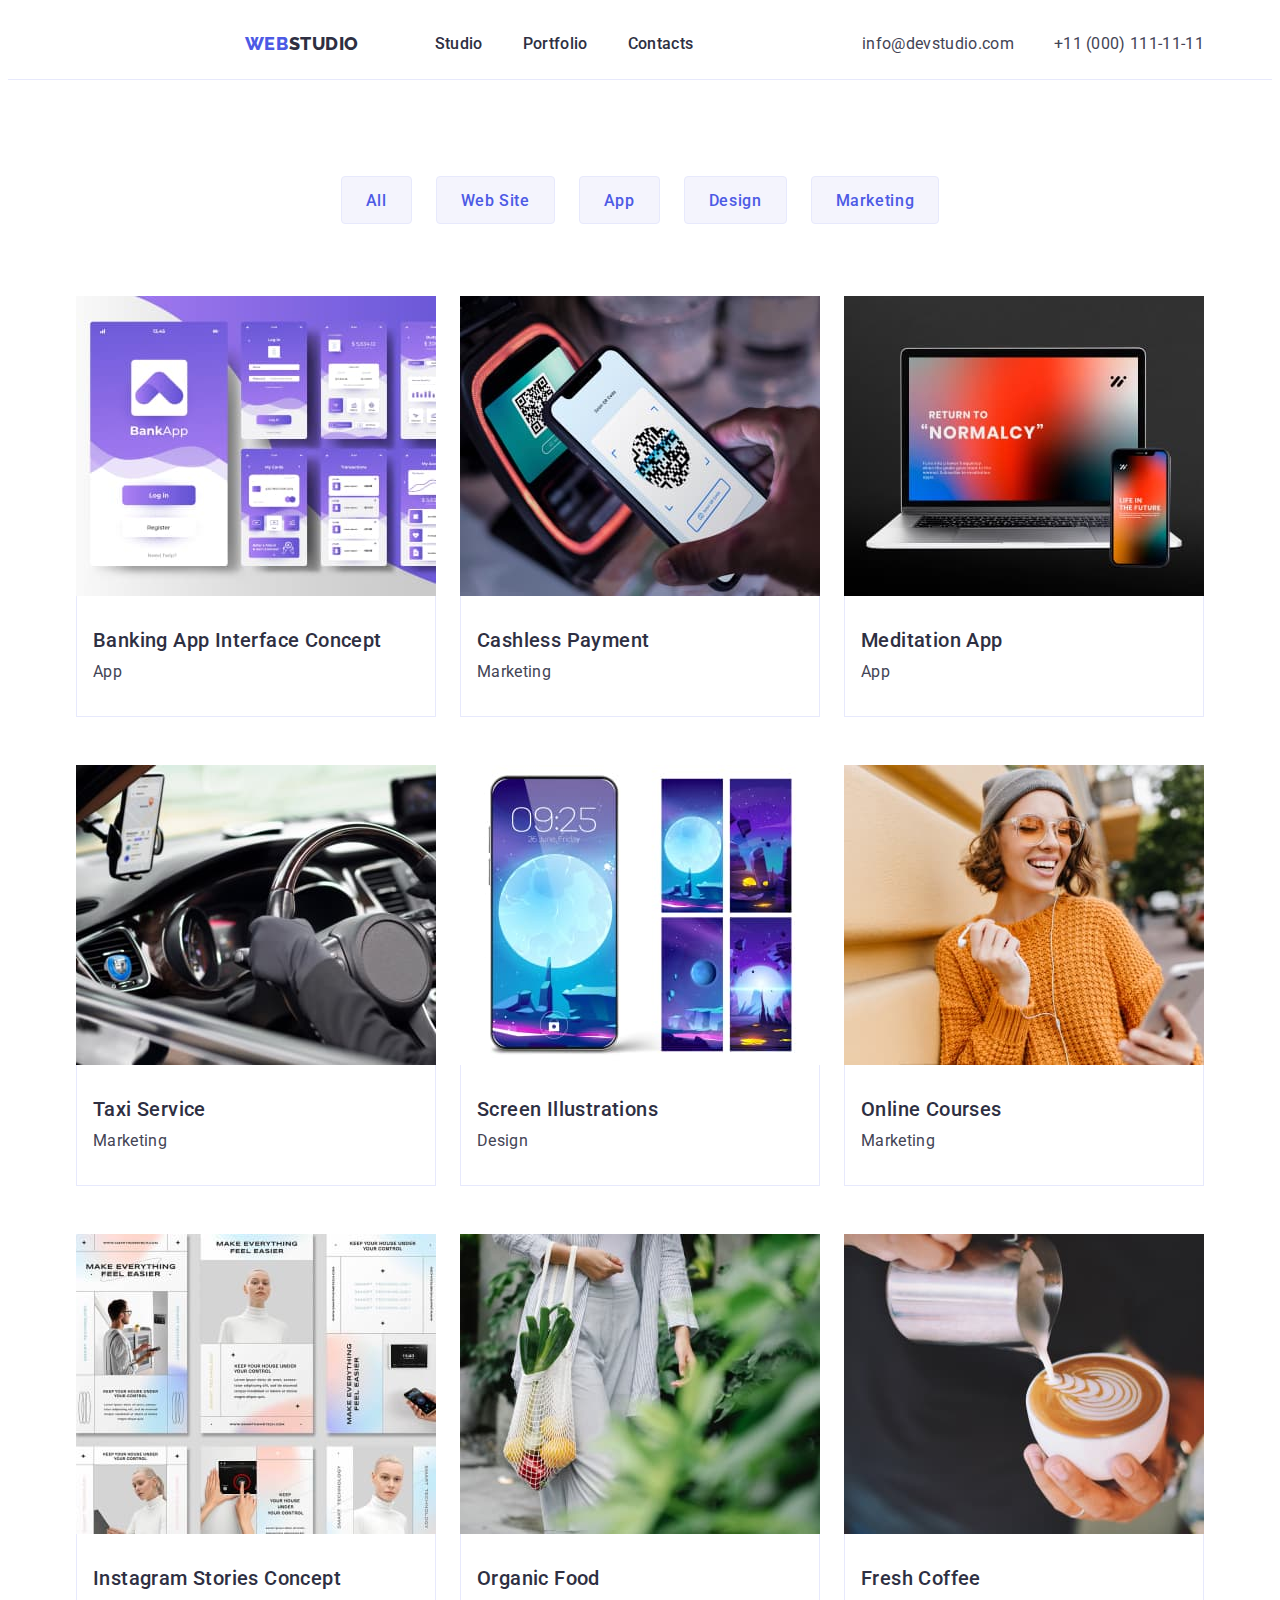
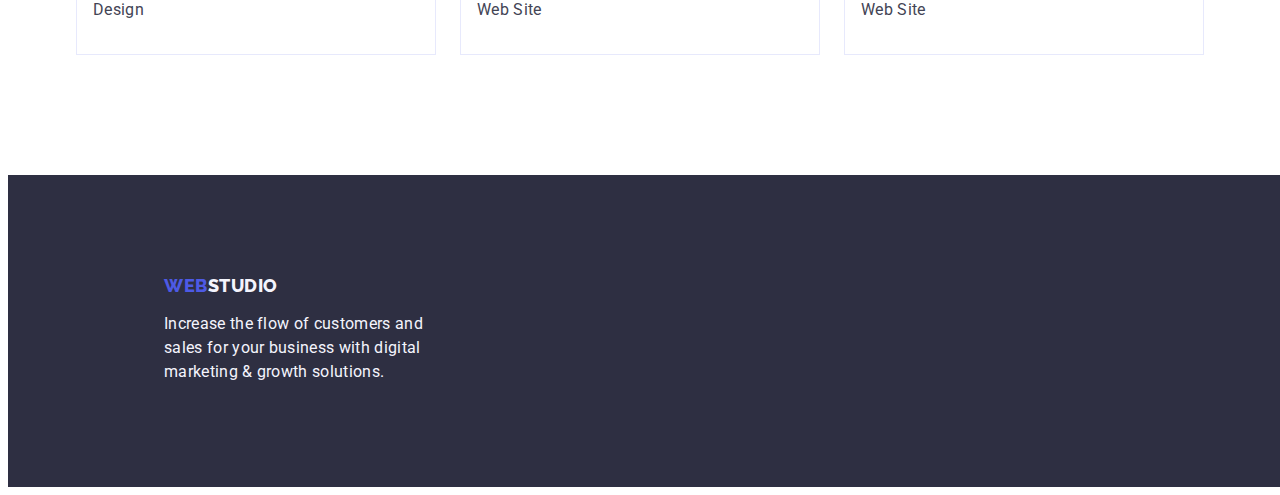
==== portfolio.html @ 49eb19e9 "correct 0705" ====
<!DOCTYPE html>
<html lang="en">

<head>
    <meta charset="UTF-8">
    <meta http-equiv="X-UA-Compatible" content="IE=edge">
    <meta name="viewport" content="width=device-width, initial-scale=1.0">
    <title>goit-markup-hw-03</title>
    <link href="https://cdnjs.cloudflare.com/ajax/libs/modern-normalize/1.1.0/modern-normalize.min.css">
    <link rel="preconnect" href="https://fonts.googleapis.com">
    <link rel="preconnect" href="https://fonts.gstatic.com" crossorigin>
    <link href="https://fonts.googleapis.com/css2?family=Roboto:wght@400;500;700&family=Raleway:wght@800&display=swap"
        rel="stylesheet">
    <link rel="stylesheet" href="./css/styles.css" />
</head>

<body>
    <header class="page-header">
        <div class="container page-header-container">
            <nav class="page-navigation page-navigation-container">
                <a class="logo link logo-container" href="./index.html">Web<span class="logo-studio">Studio</span>
                </a>
                <ul class="menu list">
                    <li class="menu-item"><a class="menu-item link" href="./index.html">Studio</a></li>
                    <li class="menu-item"><a class="menu-item link" href="./portfolio.html">Portfolio</a></li>
                    <li class="menu-item"><a class="menu-item link" href="">Contacts</a></li>
                </ul>
            </nav>
            <address class="contacts">
                <ul class="address list address-container">
                    <li class="address-item"><a class="address-item link"
                            href="mailto:info@devstudio.com">info@devstudio.com</a>
                    </li>
                    <li class="address-item"><a class="address-item link" href="tel:+110001111111">+11 (000)
                            111-11-11</a>
                    </li>
                </ul>
            </address>
        </div>
    </header>
    <main>
        <section class="link main-container">
            <div class="container menu-port-container">
                <h1 class="title-h1">Temple</h1>
                <ul class="list buttons-menu-container">
                    <li>
                        <button class="buttons buttons-container" type="button">All</button>
                    </li>
                    <li>
                        <button class="buttons buttons-container" type="button">Web Site</button>
                    </li>
                    <li>
                        <button class="buttons buttons-container" type="button">App</button>
                    </li>
                    <li>
                        <button class="buttons buttons-container" type="button">Design</button>
                    </li>
                    <li>
                        <button class="buttons buttons-container" type="button">Marketing</button>
                    </li>
                </ul>

                <ul class="list porto-container">
                    <li class="link porto"><a class="img link">
                            <img src="./images/portfolio-1.jpg" alt="banking" width="360" height="300">
                            <div class="ndp-container">
                                <h2 class="name-porto nm-container">Banking App Interface Concept</h2>
                                <p class="descript-porto dnm-container">App</p>
                            </div>
                        </a>
                    </li>
                    <li class="link porto"><a class="img link">
                            <img class="img link" src="./images/portfolio-2.jpg" alt="payment" width="360" height="300">
                            <div class="ndp-container">
                                <h2 class="name-porto nm-container">Cashless Payment</h2>
                                <p class="descript-porto dnm-container">Marketing</p>
                            </div>
                        </a>
                    </li>
                    <li class="link porto"><a class="img link">
                            <img class="img link" src="./images/portfolio-3.jpg" alt="maditation" width="360"
                                height="300">
                            <div class="ndp-container">
                                <h2 class="name-porto nm-container">Meditation App</h2>
                                <p class="descript-porto dnm-container">App</p>
                            </div>
                        </a>
                    </li>
                    <li class="link porto"><a class="img link">
                            <img class="img link" src="./images/portfolio-4.jpg" alt="taxi" width="360" height="300">
                            <div class="ndp-container">
                                <h2 class="name-porto nm-container">Taxi Service</h2>
                                <p class="descript-porto dnm-container">Marketing</p>
                            </div>
                        </a>
                    </li>
                    <li class="link porto"><a class="img link">
                            <img class="img link" src="./images/portfolio-5.jpg" alt="screen" width="360" height="300">
                            <div class="ndp-container">
                                <h2 class="name-porto nm-container">Screen Illustrations</h2>
                                <p class="descript-porto dnm-container">Design</p>
                            </div>
                        </a>
                    </li>
                    <li class="link porto"><a class="img link">
                            <img class="img link" src="./images/portfolio-6.jpg" alt="courses" width="360" height="300">
                            <div class="ndp-container">
                                <h2 class="name-porto nm-container">Online Courses</h2>
                                <p class="descript-porto dnm-container">Marketing</p>
                            </div>
                        </a>
                    </li>
                    <li class="link porto"><a class="img link">
                            <img class="img link" src="./images/portfolio-7.jpg" alt="instagram" width="360"
                                height="300">
                            <div class="ndp-container">
                                <h2 class="name-porto nm-container">Instagram Stories Concept</h2>
                                <p class="descript-porto dnm-container">Design</p>
                            </div>
                        </a>
                    </li>
                    <li class="link porto">
                        <a class="img link">
                            <img class="img link" src="./images/portfolio-8.jpg" alt="food" width="360" height="300">
                            <div class="ndp-container">
                                <h2 class="name-porto nm-container">Organic Food</h2>
                                <p class="descript-porto dnm-container">Web Site</p>
                            </div>
                        </a>
                    </li>
                    <li class="link porto">
                        <a class="img link">
                            <img class="img link" src="./images/portfolio-9.jpg" alt="coffee" width="360" height="300">
                            <div class="ndp-container">
                                <h2 class="name-porto nm-container">Fresh Coffee</h2>
                                <p class="descript-porto dnm-container">Web Site</p>
                            </div>
                        </a>
                    </li>
                </ul>
            </div>
        </section>
    </main>
    <footer class="footer">
        <div class="container footer-container">
            <a class="logo link logo-foot-container" href="./index.html">Web<span class="logo-foot-studio">Studio</span>
            </a>
            <p class="footer-descript fd-container">Increase the flow of customers and sales for your business with
                digital marketing
                &
                growth solutions.</p>
        </div>
    </footer>
</body>

</html>
---- css/styles.css ----
:root {
    --primary-font: 'Roboto', sans-serif;
    --secondary-font: 'Raleway', sans-serif;
    --primary-text-color: #434455;
    --primary-white-color: #ffffff;
    --accent-color: #404bbf;
    --secondary-background-color: #2E2F42;
    --team-background-color: #F4F4FD;
    --btn-color: #4D5AE5;
    --btns-color: #E7E9FC;
}

.list {
    list-style: none;
}

.link {
    text-decoration: none;
}

* {
    box-sizing: border-box;
}

h1,
h2,
h3,
p {
    margin-top: 0;
    margin-bottom: 0;
    padding-left: 0;
}

ul,
ol {
    margin-top: 0;
    margin-bottom: 0;
    padding-left: 0;
}

img {
    display: block;
}

body {
    font-family: 'Roboto', sans-serif;
    color: var(--primary-text-color);
    background-color: var(--primary-white-color);
}

.container {
    width: 1158px;
    margin-left: auto;
    margin-right: auto;
    padding-left: 15px;
    padding-right: 15px;
}

/*HEADER*/
.page-header {
    display: flex;
    align-items: center;
    min-height: 72px;
    padding-left: 0;
    padding-right: 0;
    border-bottom: 1px solid var(--btns-color);

}

.page-header-container {
    display: flex;
    align-items: center;

}

.page-navigation-container {
    display: flex;
    flex-direction: row;
    align-items: center;
    margin: auto;
}

.logo-container {
    margin-left: auto;
    margin-right: 76px;
}

.logo {
    font-family: var(--secondary-font);
    font-weight: 800;
    font-size: 18px;
    line-height: 1.17;
    letter-spacing: 0.03em;
    text-transform: uppercase;
    text-decoration: none;
    color: var(--btn-color);
}

.logo-studio {
    color: var(--secondary-background-color);
}

.menu {
    display: flex;
    align-items: center;
    flex-direction: row;
    gap: 40px;

}

.menu-item:hover,
.menu-item:focus {
    color: var(--accent-color);
}

.mi-container {
    display: flex;

}

.menu-item {
    text-decoration: none;
    font-weight: 500;
    font-size: 16px;
    line-height: 1.5;
    letter-spacing: 0.02em;
    color: var(--secondary-background-color);
}

.address-container {
    display: flex;
    align-items: center;
    flex-direction: row;
    gap: 40px;
}

.address {
    font-style: normal;
    font-style: normal;

}

.address-item:hover,
.address-item:focus {
    color: var(--accent-color);
}

.address-item {
    list-style: none;
    text-decoration: none;
    font-weight: 400;
    font-size: 16px;
    line-height: 1.5;
    letter-spacing: 0.02em;
    color: var(--primary-text-color);
}

.main-section {
    background-color: var(--secondary-background-color);
    max-width: 1440px;
    margin-left: auto;
    margin-right: auto;
}

.ms-container {
    display: flex;
    padding: 188px 0;
}

.title-container {
    max-width: 496px;
    margin-left: auto;
    margin-right: auto;
}

.title {
    width: 496px;
    font-weight: 700;
    font-size: 56px;
    line-height: 1.07;
    text-align: center;
    letter-spacing: 0.02em;
    color: var(--primary-white-color);
}

.button-container {
    display: block;
    align-items: center;
    justify-content: center;
    min-width: 169px;
    height: 56px;
    flex-direction: row;
    margin-top: 48px;
    margin-left: auto;
    margin-right: auto;
    border-radius: 4px;
    border: none;
}

.button {
    font-family: inherit;
    font-weight: 500;
    font-size: 16px;
    line-height: 1.5;
    letter-spacing: 0.04em;
    color: var(--primary-white-color);
    background-color: var(--btn-color);
    cursor: pointer;
}

.button:hover,
.button:focus {
    background-color: var(--accent-color);
}

.principles-section {
    padding: 120px 0;
}

.section-title {
    display: none;
}

.principles-container {
    display: flex;
    gap: 24px;
}

.tp-container {
    width: calc((100% - 72px) / 4);
}

.top-container {
    margin-bottom: 8px;
}

.top-principles {
    font-weight: 500;
    font-size: 20px;
    line-height: 1.2;
    letter-spacing: 0.02em;
    color: var(--secondary-background-color);
}

.principle-descript {
    font-weight: 400;
    font-size: 16px;
    line-height: 1.5;
    letter-spacing: 0.02em;
    color: var(--primary-text-color);
}

.title-section {
    font-weight: 700;
    font-size: 36px;
    line-height: 1.11;
    max-width: 323;
    text-align: center;
    justify-content: center;
    letter-spacing: 0.02em;
    text-transform: capitalize;
    color: var(--secondary-background-color);
}

.proect-section-container {
    flex-direction: column;
    align-items: center;
}

.ts-container {
    margin-bottom: 72px;

}

.proect-container {
    display: flex;
    flex-direction: row;
    gap: 24px;
}

.img-proect-container {
    display: flex;
    width: calc((100% - 48px) / 3);
}

.team-section {
    padding: 120px 0;
    background-color: var(--team-background-color);
}

.title-section-team {
    text-align: center;
    font-weight: 700;
    font-size: 36px;
    line-height: 1.11;
    letter-spacing: 0.02em;
    text-transform: capitalize;
    color: var(--secondary-background-color);
}

.team-item-container {
    display: flex;
    flex-direction: row;
    gap: 24px;
}

.img-container {
    width: calc((100% - 72px) / 4);
    box-shadow: 0px 1px 6px rgba(46, 47, 66, 0.08), 0px 1px 1px rgba(46, 47, 66, 0.16), 0px 2px 1px rgba(46, 47, 66, 0.08);
    border-radius: 0px 0px 4px 4px;
}

.img {
    background-color: var(--primary-white-color);
}

.worker {
    padding: 32px 16px;
    text-align: center;
}

.ne-container {
    margin-bottom: 8px;
}

.name-emp {
    font-weight: 500;
    font-size: 20px;
    line-height: 1.2;
    letter-spacing: 0.02em;
    color: var(--secondary-background-color);
}

.team-descript {
    font-size: 16px;
    line-height: 1.5;
    letter-spacing: 0.02em;
    color: var(--primary-text-color);
}

.logo-foot-studio {
    color: var(--team-background-color);
}

/*portfolio*/
.buttons-menu-container {
    display: flex;
    flex-direction: row;
    align-items: center;
    justify-content: center;
    gap: 24px;
    margin-bottom: 72px;
}

.buttons-container {
    padding: 12px 24px;
    width: auto;
    height: 48px;
    border: 1px solid var(--btns-color);
    border-radius: 4px;
}

.buttons-container:hover,
.buttons-container:focus {
    border: 1px solid transparent;
}

.buttons {
    font-family: 'Roboto', sans-serif;
    font-weight: 500;
    font-size: 16px;
    line-height: 1.5;
    letter-spacing: 0.04em;
    color: var(--btn-color);
    background-color: var(--team-background-color);
    cursor: pointer;
}

.buttons-container:hover,
.buttons-container:focus {
    color: var(--primary-white-color);
    background-color: var(--accent-color);
}

.main-container {
    padding: 96px 0 120px;
}

.title-h1 {
    display: none;
}

.porto-container {
    display: flex;
    flex-direction: row;
    align-items: center;
    column-gap: 24px;
    row-gap: 48px;
    flex-wrap: wrap;
    padding-left: 0;
    padding-right: 0;
}

.nm-container {
    margin-bottom: 8px;
}

.ndp-container {
    border: 1px solid var(--btns-color);
    border-top: none;
    padding: 32px 16px;
}

.name-porto {
    font-weight: 500;
    font-size: 20px;
    line-height: 1.2;
    letter-spacing: 0.02em;
    color: var(--secondary-background-color);
}

.descript-porto {
    font-size: 16px;
    line-height: 1.5;
    letter-spacing: 0.02em;
    color: var(--primary-text-color);
}

/*footer*/
.footer {
    background-color: var(--secondary-background-color);
    width: 1440px;
    height: 312px;
    margin-left: auto;
    margin-right: auto;
    padding: 100px 0;
}

.footer-container {
    display: flex;
    flex-direction: column;
}

.logo-foot-container {
    display: inline-block;
    margin-bottom: 16px;

}

.logo-foot-studio {
    color: var(--team-background-color);
}

.footer-descript {
    width: 264px;
    color: var(--team-background-color);
    font-weight: 400;
    font-size: 16px;
    line-height: 1.5;
    letter-spacing: 0.02em;
}
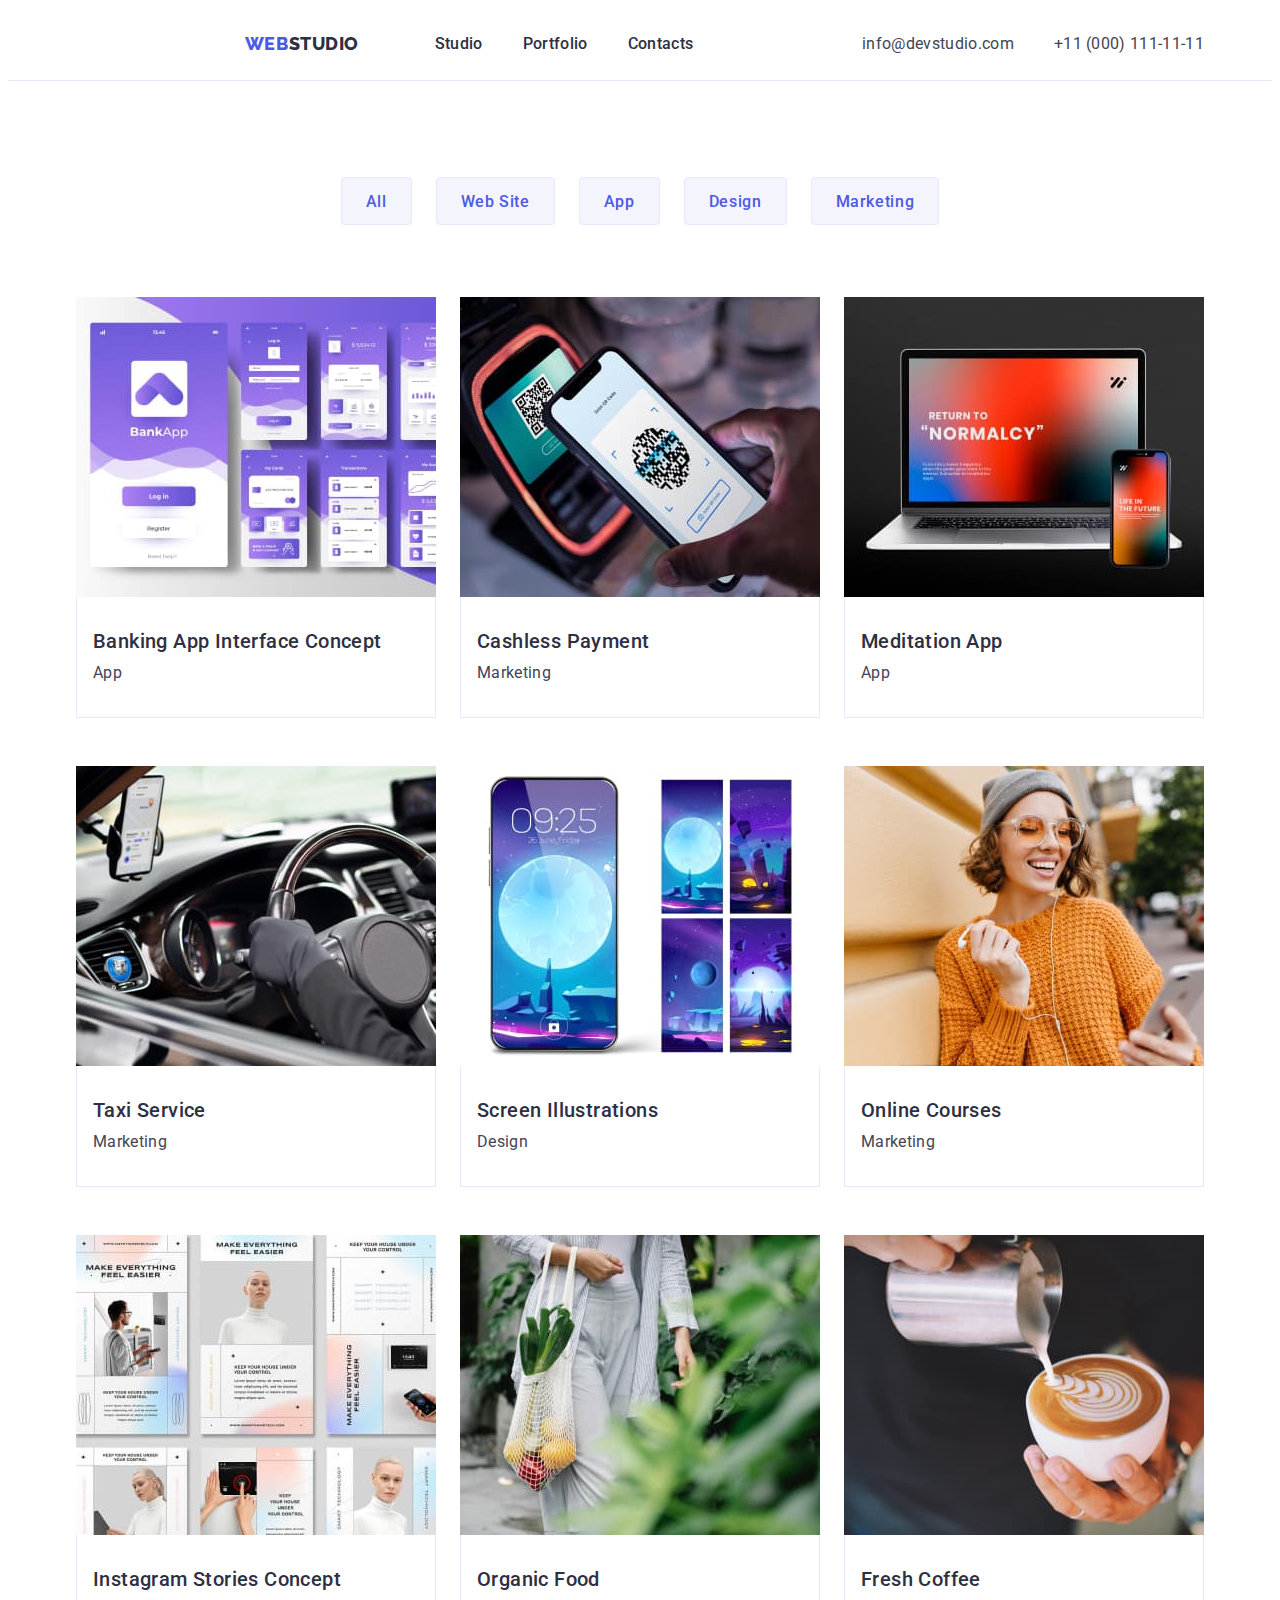
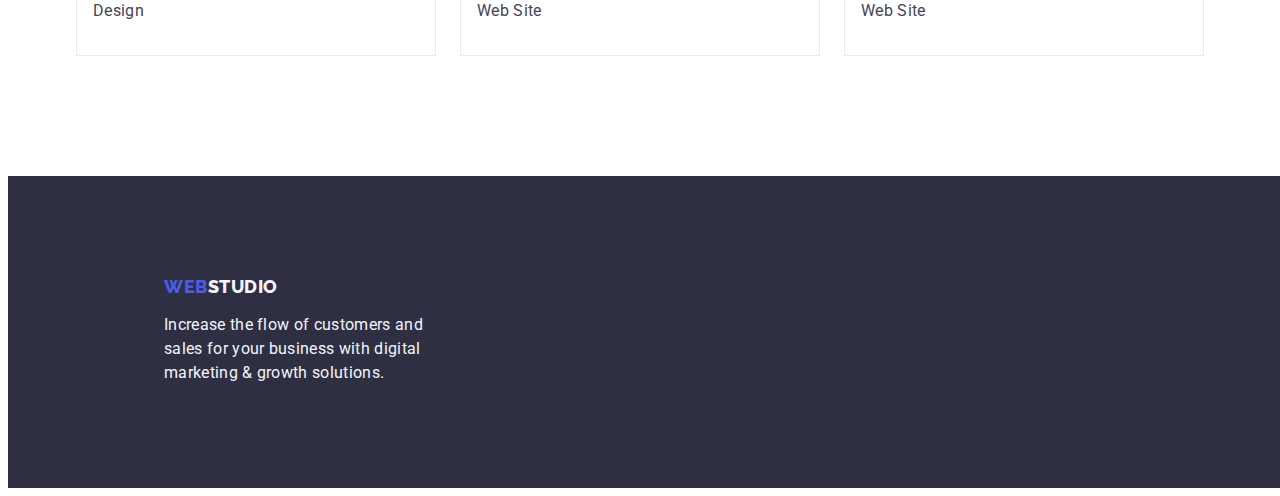
==== commit 30341e08: "2356" ====
--- a/portfolio.html
+++ b/portfolio.html
@@ -6,11 +6,13 @@
     <meta http-equiv="X-UA-Compatible" content="IE=edge">
     <meta name="viewport" content="width=device-width, initial-scale=1.0">
     <title>goit-markup-hw-03</title>
-    <link href="https://cdnjs.cloudflare.com/ajax/libs/modern-normalize/1.1.0/modern-normalize.min.css">
     <link rel="preconnect" href="https://fonts.googleapis.com">
     <link rel="preconnect" href="https://fonts.gstatic.com" crossorigin>
     <link href="https://fonts.googleapis.com/css2?family=Roboto:wght@400;500;700&family=Raleway:wght@800&display=swap"
         rel="stylesheet">
+    <link href="https://cdnjs.cloudflare.com/ajax/libs/modern-normalize/1.1.0/modern-normalize.min.css" rel="stylesheet"
+        integrity="sha512-wpPYUAdjBVSE4KJnH1VR1HeZfpl1ub8YT/NKx4PuQ5NmX2tKuGu6U/JRp5y+Y8XG2tV+wKQpNHVUX03MfMFn9Q=="
+        crossorigin="anonymous" referrerpolicy="no-referrer" />
     <link rel="stylesheet" href="./css/styles.css" />
 </head>
 
--- a/css/styles.css
+++ b/css/styles.css
@@ -105,7 +105,7 @@
     align-items: center;
     flex-direction: row;
     gap: 40px;
-
+    padding: 24px 0;
 }
 
 .menu-item:hover,
@@ -262,6 +262,10 @@
     color: var(--secondary-background-color);
 }
 
+.proect-section {
+    padding-bottom: 120px;
+}
+
 .proect-section-container {
     flex-direction: column;
     align-items: center;
@@ -444,7 +448,6 @@
 .logo-foot-container {
     display: inline-block;
     margin-bottom: 16px;
-
 }
 
 .logo-foot-studio {
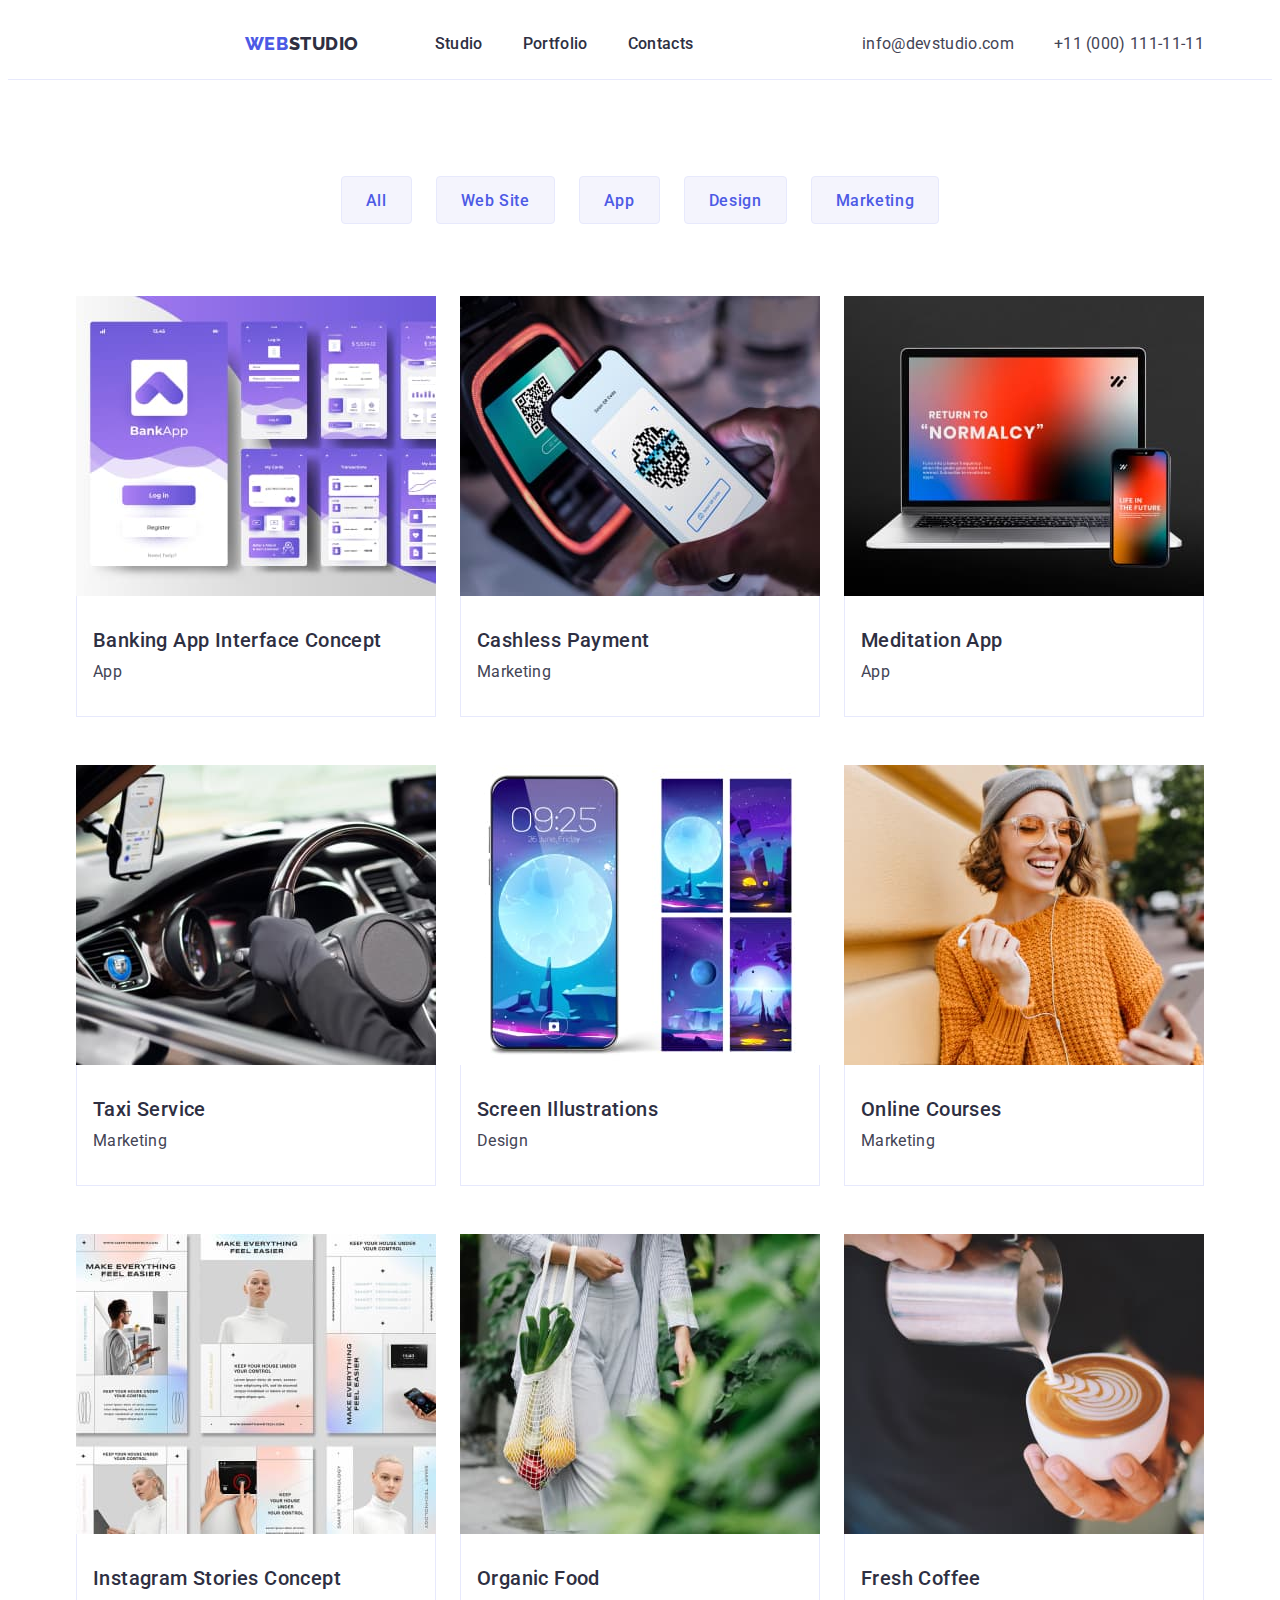
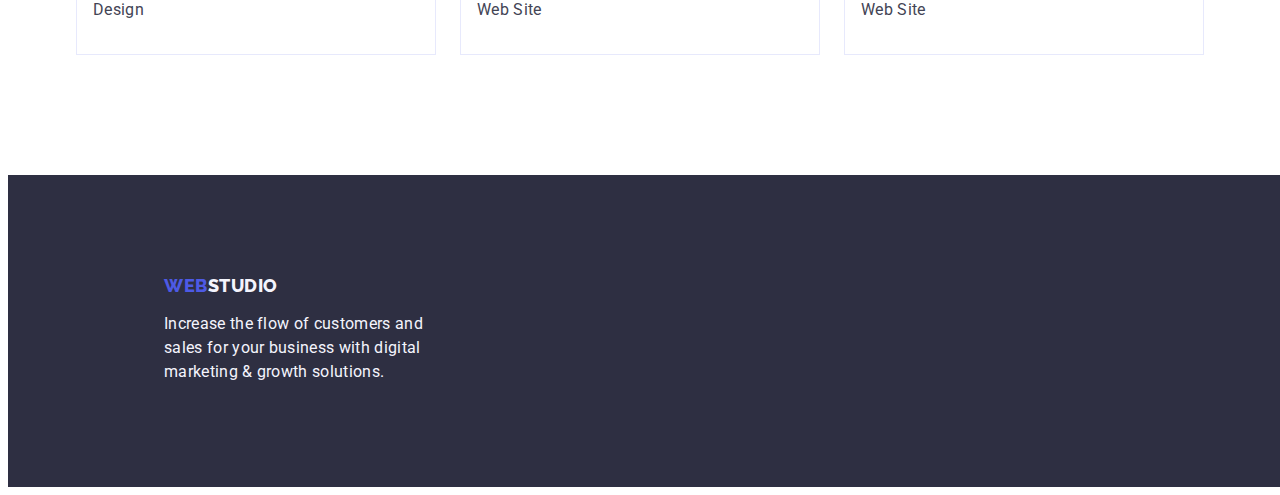
==== commit 9060812f: "643" ====
--- a/portfolio.html
+++ b/portfolio.html
@@ -23,9 +23,11 @@
                 <a class="logo link logo-container" href="./index.html">Web<span class="logo-studio">Studio</span>
                 </a>
                 <ul class="menu list">
-                    <li class="menu-item"><a class="menu-item link" href="./index.html">Studio</a></li>
-                    <li class="menu-item"><a class="menu-item link" href="./portfolio.html">Portfolio</a></li>
-                    <li class="menu-item"><a class="menu-item link" href="">Contacts</a></li>
+                    <li class="menu-item"><a class="menu-item link menu-item-container" href="./index.html">Studio</a>
+                    </li>
+                    <li class="menu-item"><a class="menu-item link menu-item-container"
+                            href="./portfolio.html">Portfolio</a></li>
+                    <li class="menu-item "><a class="menu-item link menu-item-container" href="">Contacts</a></li>
                 </ul>
             </nav>
             <address class="contacts">
--- a/css/styles.css
+++ b/css/styles.css
@@ -105,7 +105,7 @@
     align-items: center;
     flex-direction: row;
     gap: 40px;
-    padding: 24px 0;
+
 }
 
 .menu-item:hover,
@@ -113,11 +113,6 @@
     color: var(--accent-color);
 }
 
-.mi-container {
-    display: flex;
-
-}
-
 .menu-item {
     text-decoration: none;
     font-weight: 500;
@@ -125,6 +120,10 @@
     line-height: 1.5;
     letter-spacing: 0.02em;
     color: var(--secondary-background-color);
+}
+
+.menu-item-container {
+    padding: 24px 0;
 }
 
 .address-container {
@@ -455,7 +454,7 @@
 }
 
 .footer-descript {
-    width: 264px;
+    max-width: 264px;
     color: var(--team-background-color);
     font-weight: 400;
     font-size: 16px;
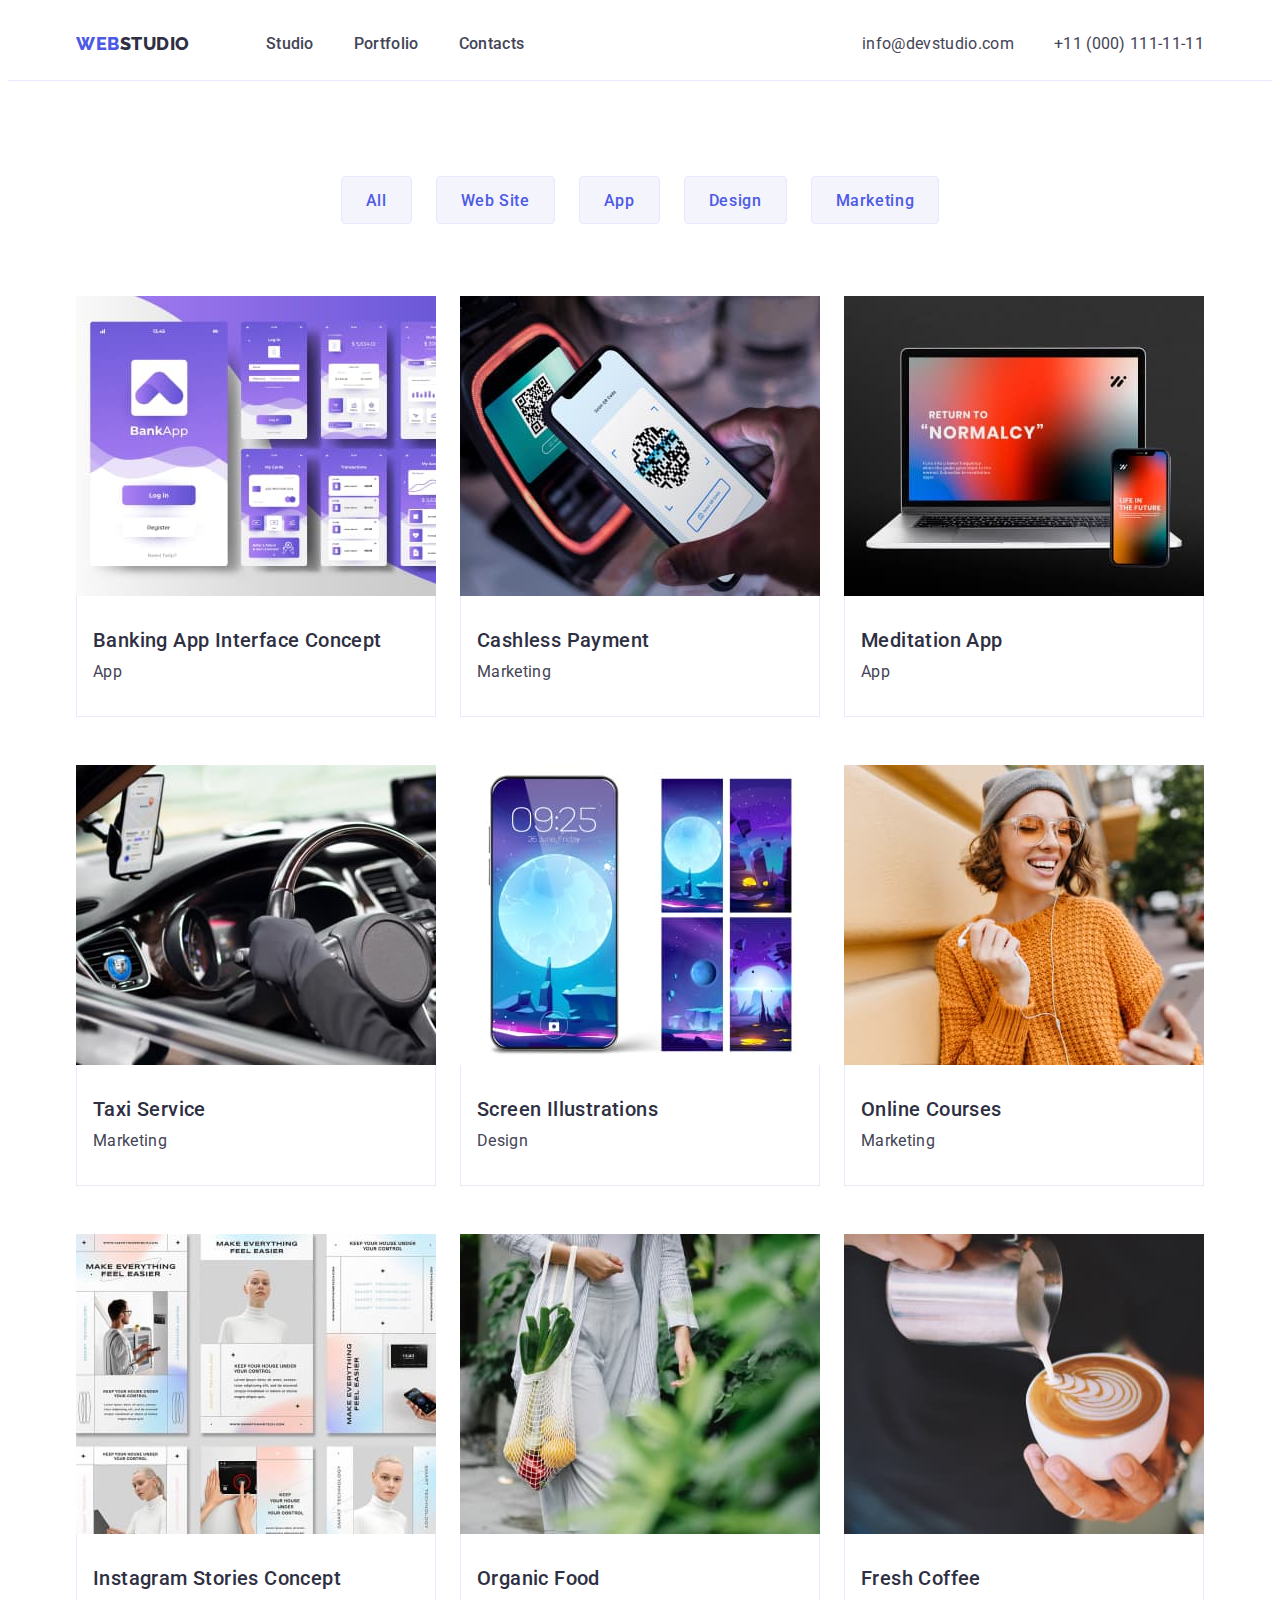
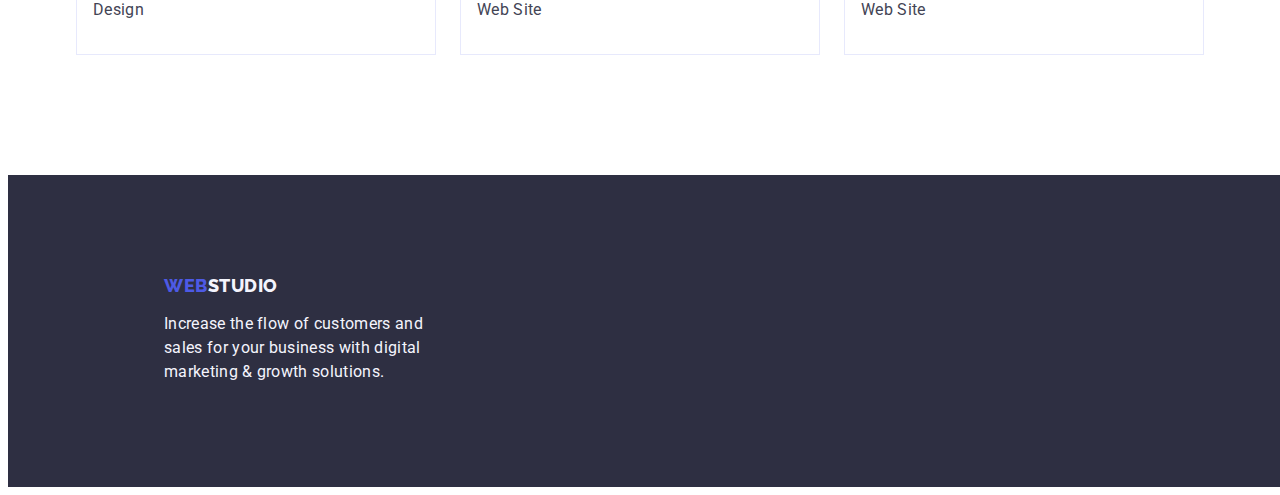
==== commit 236efa25: "2042" ====
--- a/portfolio.html
+++ b/portfolio.html
@@ -45,7 +45,7 @@
     <main>
         <section class="link main-container">
             <div class="container menu-port-container">
-                <h1 class="title-h1">Temple</h1>
+                <h1 class="section-title">Our portfolio</h1>
                 <ul class="list buttons-menu-container">
                     <li>
                         <button class="buttons buttons-container" type="button">All</button>
--- a/css/styles.css
+++ b/css/styles.css
@@ -58,26 +58,20 @@
 
 /*HEADER*/
 .page-header {
-    display: flex;
-    align-items: center;
-    min-height: 72px;
-    padding-left: 0;
-    padding-right: 0;
     border-bottom: 1px solid var(--btns-color);
-
 }
 
 .page-header-container {
     display: flex;
     align-items: center;
-
+    margin-right: auto;
 }
 
 .page-navigation-container {
     display: flex;
     flex-direction: row;
     align-items: center;
-    margin: auto;
+    margin-right: auto;
 }
 
 .logo-container {
@@ -123,7 +117,9 @@
 }
 
 .menu-item-container {
+    display: block;
     padding: 24px 0;
+    color: var(--primary-text-color);
 }
 
 .address-container {
@@ -162,7 +158,6 @@
 }
 
 .ms-container {
-    display: flex;
     padding: 188px 0;
 }
 
@@ -217,7 +212,16 @@
 }
 
 .section-title {
-    display: none;
+    width: 1px;
+    height: 1px;
+    margin: -1px;
+    border: 0;
+    padding: 0;
+
+    white-space: nowrap;
+    clip-path: inset(100%);
+    clip: rect(0 0 0 0);
+    overflow: hidden;
 }
 
 .principles-container {
@@ -272,7 +276,6 @@
 
 .ts-container {
     margin-bottom: 72px;
-
 }
 
 .proect-container {
@@ -389,10 +392,6 @@
     padding: 96px 0 120px;
 }
 
-.title-h1 {
-    display: none;
-}
-
 .porto-container {
     display: flex;
     flex-direction: row;
@@ -439,11 +438,6 @@
     padding: 100px 0;
 }
 
-.footer-container {
-    display: flex;
-    flex-direction: column;
-}
-
 .logo-foot-container {
     display: inline-block;
     margin-bottom: 16px;
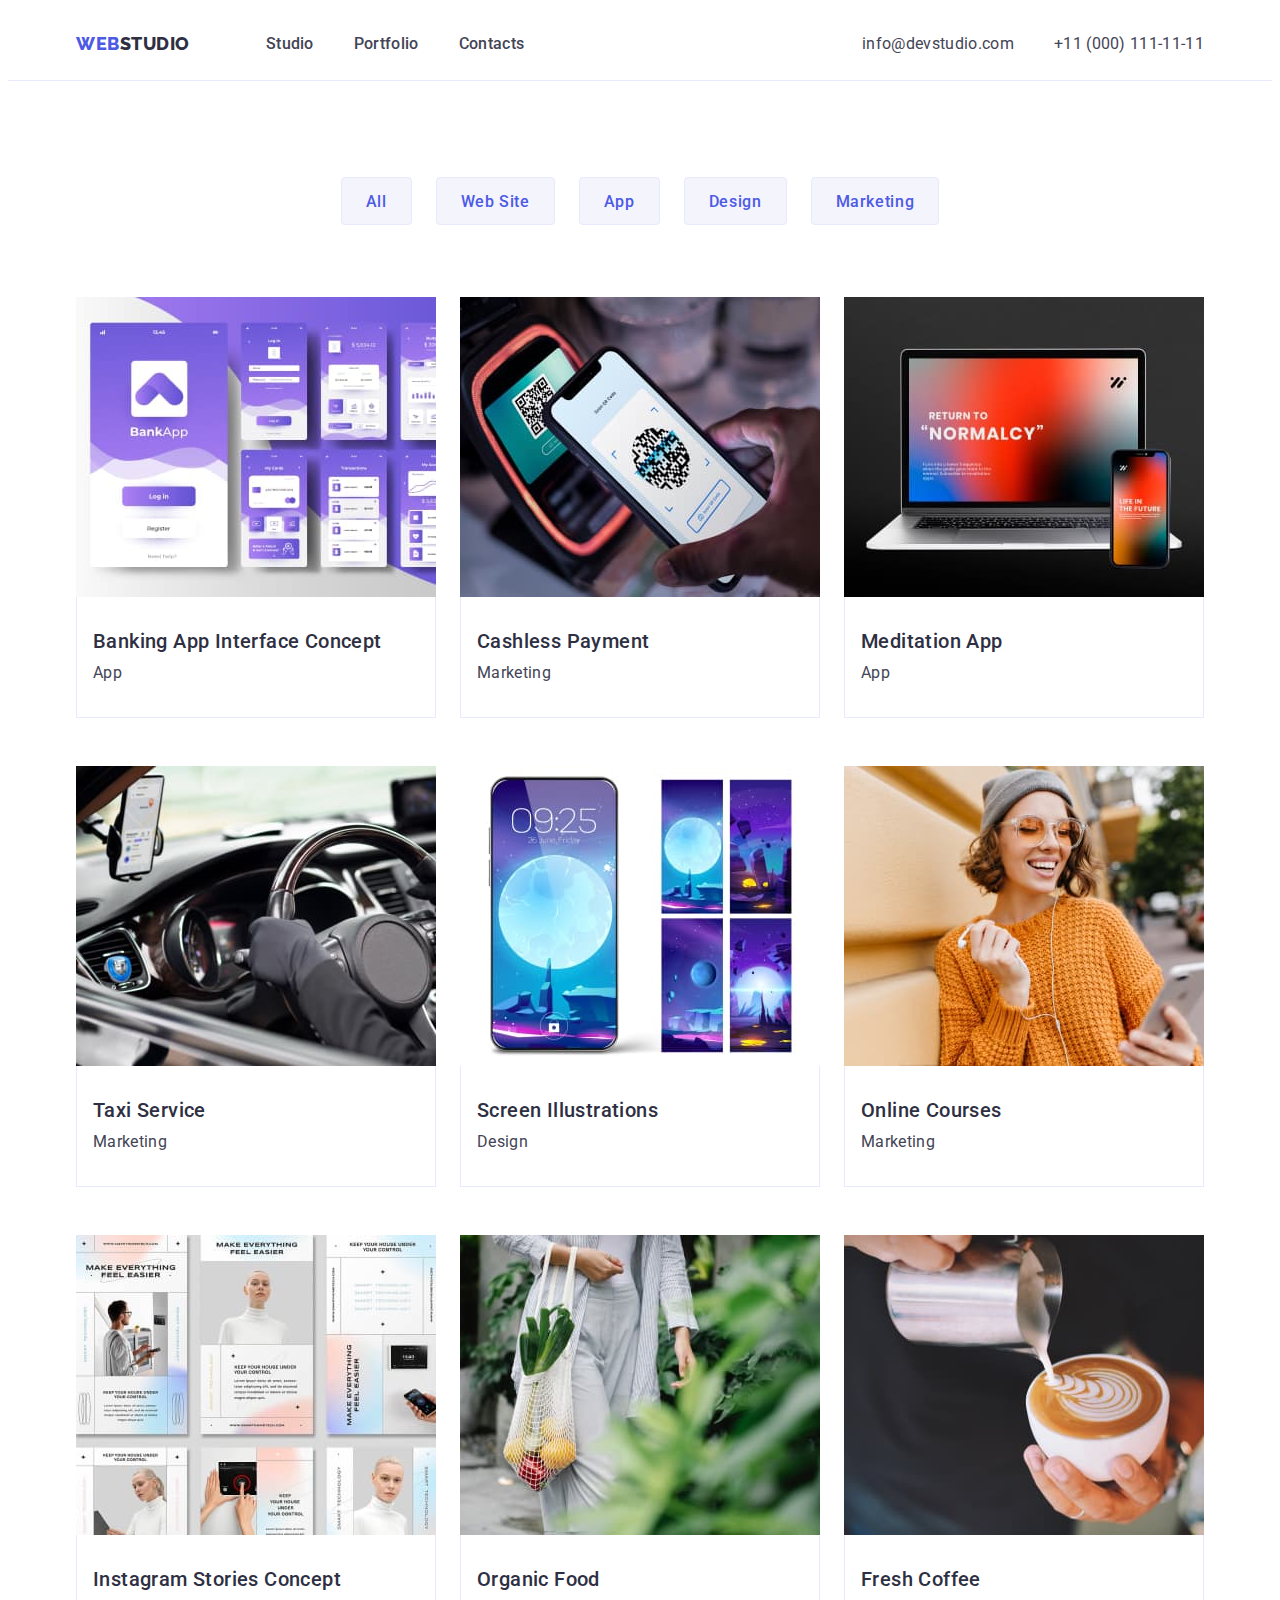
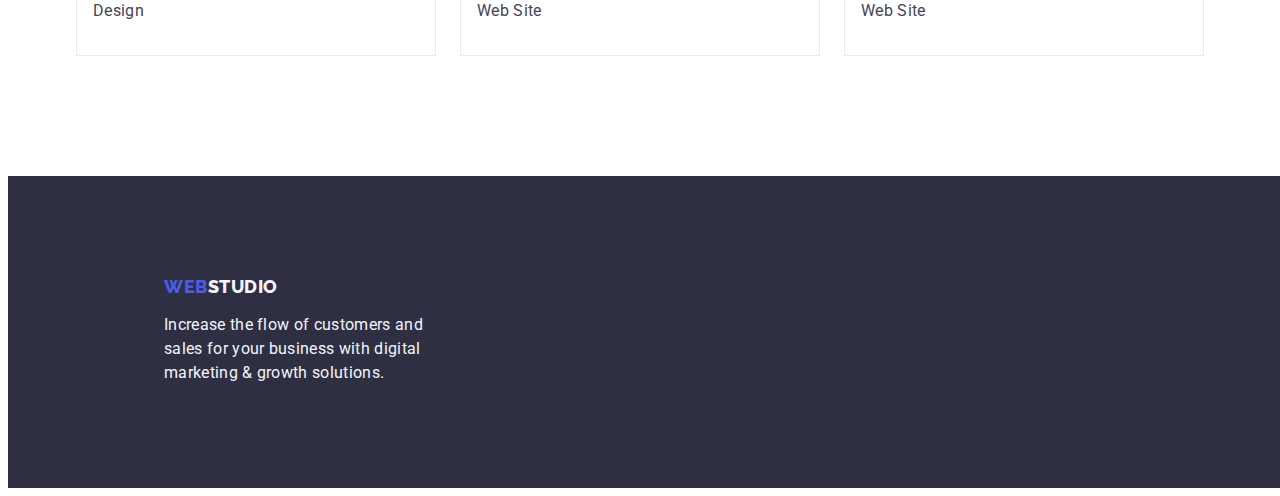
==== commit cfefd52a: "1105" ====
--- a/portfolio.html
+++ b/portfolio.html
@@ -5,7 +5,7 @@
     <meta charset="UTF-8">
     <meta http-equiv="X-UA-Compatible" content="IE=edge">
     <meta name="viewport" content="width=device-width, initial-scale=1.0">
-    <title>goit-markup-hw-03</title>
+    <title>goit-markup-hw-04</title>
     <link rel="preconnect" href="https://fonts.googleapis.com">
     <link rel="preconnect" href="https://fonts.gstatic.com" crossorigin>
     <link href="https://fonts.googleapis.com/css2?family=Roboto:wght@400;500;700&family=Raleway:wght@800&display=swap"
@@ -45,7 +45,7 @@
     <main>
         <section class="link main-container">
             <div class="container menu-port-container">
-                <h1 class="section-title">Our portfolio</h1>
+                <h1 class="section-title visually-hidden">Our portfolio</h1>
                 <ul class="list buttons-menu-container">
                     <li>
                         <button class="buttons buttons-container" type="button">All</button>
--- a/css/styles.css
+++ b/css/styles.css
@@ -155,7 +155,12 @@
     max-width: 1440px;
     margin-left: auto;
     margin-right: auto;
-}
+    background-image: linear-gradient(rgba(46, 47, 66, 0.7), rgba(46, 47, 66, 0.7)), url("../images/hero/bg-hero.jpg");
+    background-size: cover;
+
+}
+
+.main-section-container {}
 
 .ms-container {
     padding: 188px 0;
@@ -211,17 +216,28 @@
     padding: 120px 0;
 }
 
-.section-title {
+.visually-hidden {
+    position: absolute;
+    white-space: nowrap;
     width: 1px;
     height: 1px;
-    margin: -1px;
+    overflow: hidden;
     border: 0;
     padding: 0;
-
-    white-space: nowrap;
-    clip-path: inset(100%);
     clip: rect(0 0 0 0);
-    overflow: hidden;
+    clip-path: inset(50%);
+    margin: -1px;
+}
+
+.icon-princ-container {
+    width: 264px;
+    background-color: var(--team-background-color);
+    background-size: cover;
+}
+
+.icon-princ {
+    padding: 24px 100px;
+    align-items: center;
 }
 
 .principles-container {
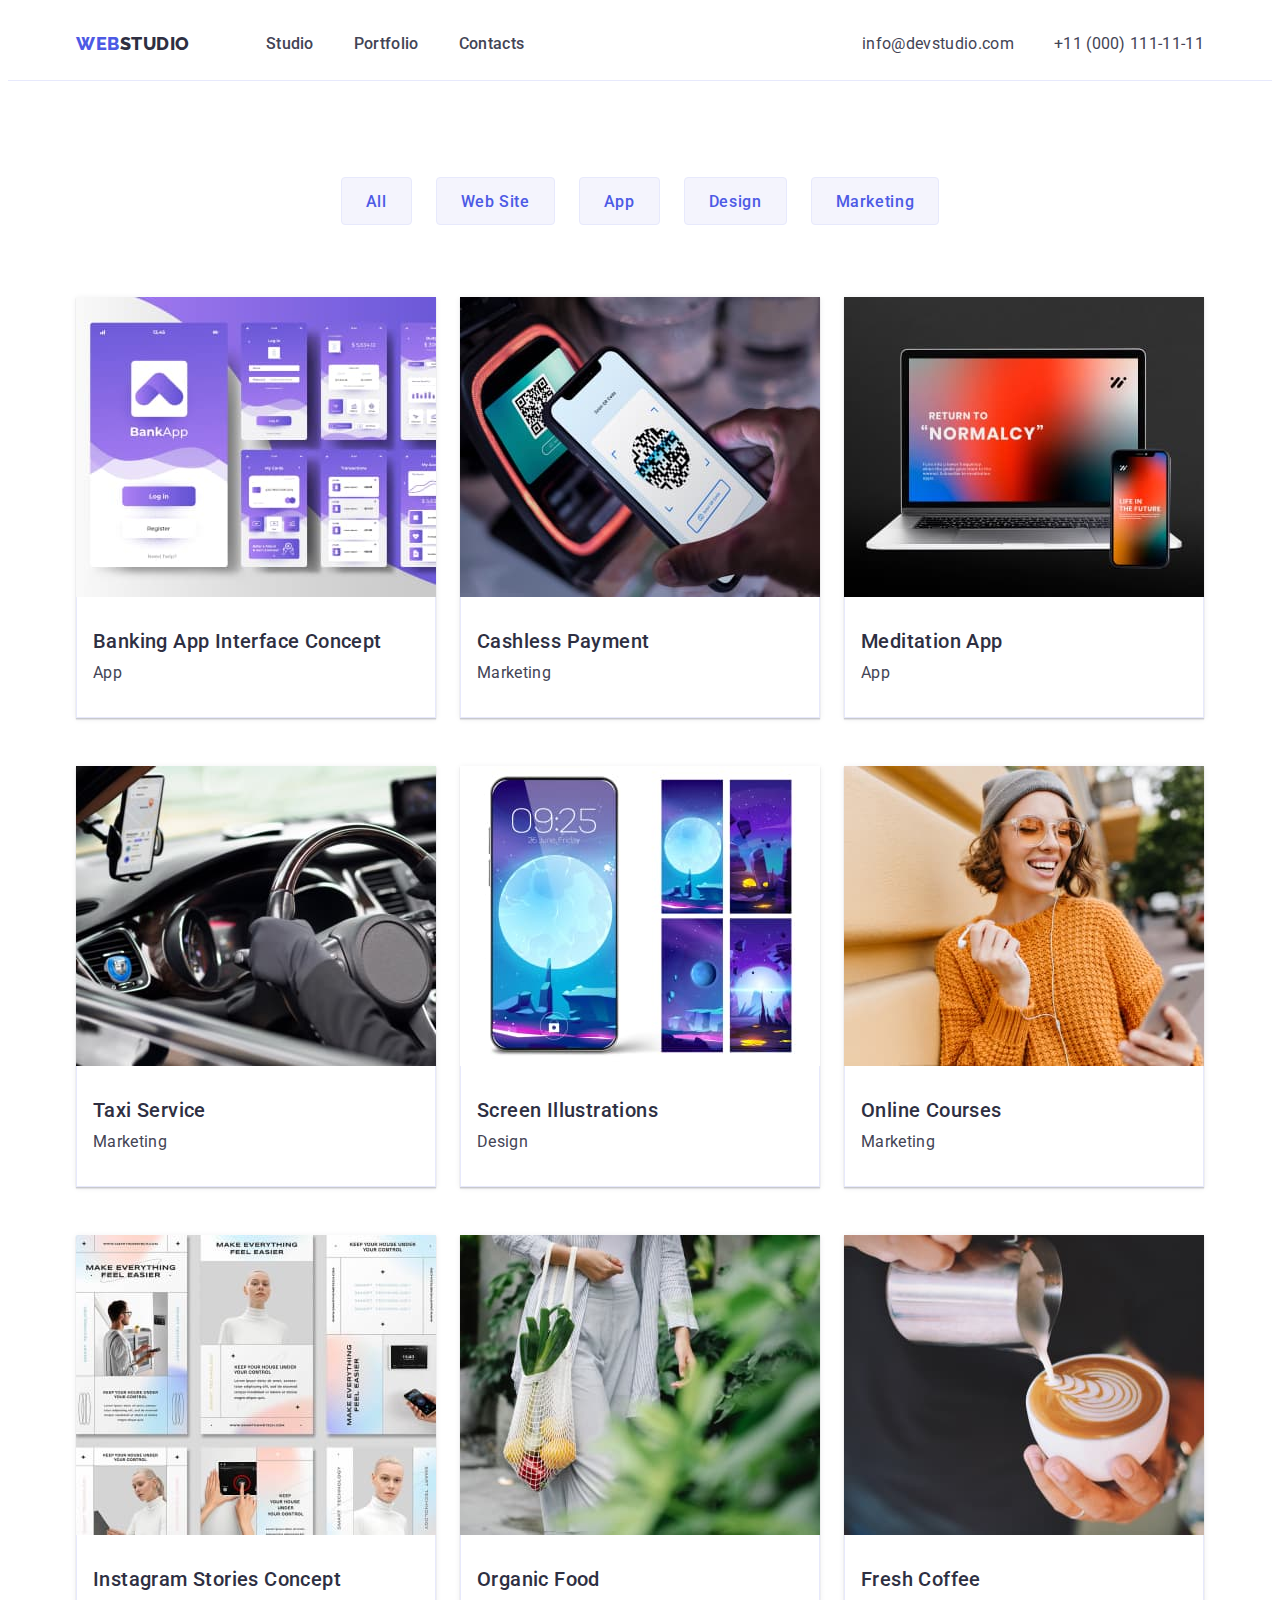
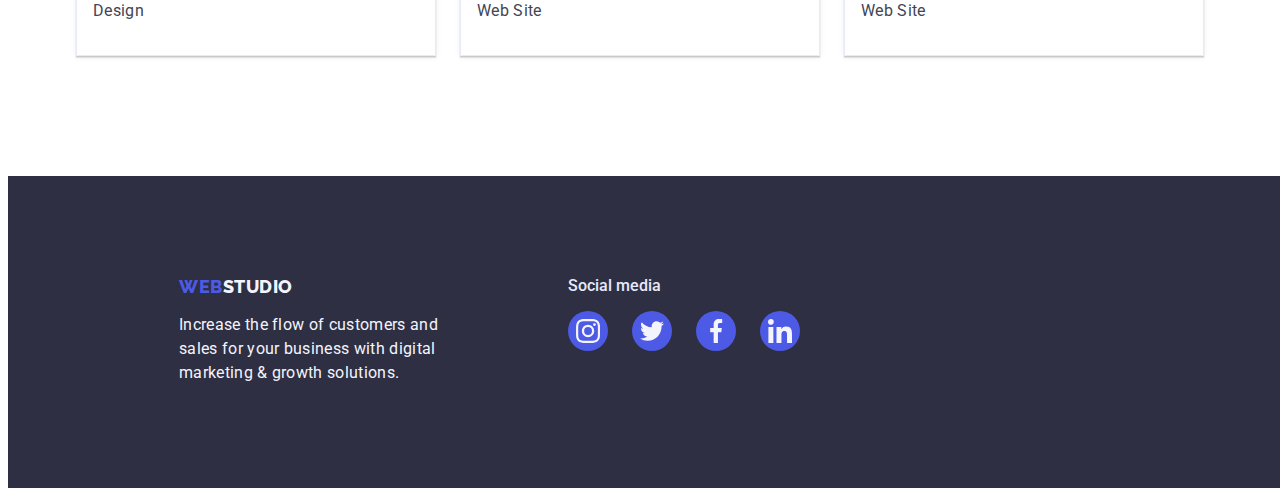
==== commit 8cceb365: "update 1405" ====
--- a/portfolio.html
+++ b/portfolio.html
@@ -146,14 +146,53 @@
         </section>
     </main>
     <footer class="footer">
-        <div class="container footer-container">
-            <a class="logo link logo-foot-container" href="./index.html">Web<span class="logo-foot-studio">Studio</span>
-            </a>
-            <p class="footer-descript fd-container">Increase the flow of customers and sales for your business with
-                digital marketing
-                &
-                growth solutions.</p>
-        </div>
+        <ul class="footer-container list">
+            <li>
+                <div class="container footer-container1">
+                    <a class="logo link logo-foot-container" href="./index.html">Web<span
+                            class="logo-foot-studio">Studio</span>
+                    </a>
+                    <p class="footer-descript fd-container">Increase the flow of customers and sales for your business
+                        with
+                        digital marketing
+                        &
+                        growth solutions.</p>
+                </div>
+            </li>
+            <li class="media-list-link">
+                <p class="media-list list">Social media</p>
+                <ul class="social-list-footer list">
+                    <li class="social-list-item">
+                        <a href="" class="social-list-link-footer">
+                            <svg class="social-list-icon" aria-label="icon-instagram" width="24" height="24">
+                                <use href="./images/sprite.svg#icon-instagram"></use>
+                            </svg>
+                        </a>
+                    </li>
+                    <li class="social-list-item">
+                        <a href="" class="social-list-link-footer">
+                            <svg class="social-list-icon" aria-label="icon-twitter" width="24" height="24">
+                                <use href="./images/sprite.svg#icon-twitter"></use>
+                            </svg>
+                        </a>
+                    </li>
+                    <li class="social-list-item">
+                        <a href="" class="social-list-link-footer">
+                            <svg class="social-list-icon" aria-label="icon-facebook" width="24" height="24">
+                                <use href="./images/sprite.svg#icon-facebook"></use>
+                            </svg>
+                        </a>
+                    </li>
+                    <li class="social-list-item">
+                        <a href="" class="social-list-link-footer">
+                            <svg class="social-list-icon" aria-label="icon-linkedin" width="24" height="24">
+                                <use href="./images/sprite.svg#icon-linkedin"></use>
+                            </svg>
+                        </a>
+                    </li>
+                </ul>
+            </li>
+        </ul>
     </footer>
 </body>
 
--- a/css/styles.css
+++ b/css/styles.css
@@ -159,8 +159,6 @@
     background-size: cover;
 
 }
-
-.main-section-container {}
 
 .ms-container {
     padding: 188px 0;
@@ -230,15 +228,15 @@
 }
 
 .icon-princ-container {
+    background-color: var(--team-background-color);
     width: 264px;
-    background-color: var(--team-background-color);
-    background-size: cover;
-}
-
-.icon-princ {
-    padding: 24px 100px;
-    align-items: center;
-}
+    height: 112px;
+    display: flex;
+    justify-content: center;
+    align-items: center;
+}
+
+.icon-princ {}
 
 .principles-container {
     display: flex;
@@ -250,6 +248,7 @@
 }
 
 .top-container {
+    margin-top: 8px;
     margin-bottom: 8px;
 }
 
@@ -341,6 +340,23 @@
     text-align: center;
 }
 
+.social-list {
+    display: flex;
+    justify-content: center;
+    column-gap: 24px;
+    margin-top: 8px;
+}
+
+.social-list-link {
+    display: flex;
+    align-items: center;
+    justify-content: center;
+    width: 40px;
+    height: 40px;
+    background-color: var(--btn-color);
+    border-radius: 50%;
+}
+
 .ne-container {
     margin-bottom: 8px;
 }
@@ -358,6 +374,40 @@
     line-height: 1.5;
     letter-spacing: 0.02em;
     color: var(--primary-text-color);
+}
+
+.customers-container {
+    font-style: normal;
+    font-weight: 700;
+    font-size: 36px;
+    margin-top: 120px;
+    margin-bottom: 72px;
+    text-align: center;
+    line-height: 1.11;
+    letter-spacing: 0.02em;
+    text-transform: capitalize;
+    color: var(--secondary-background-color);
+}
+
+.customs-list {
+    display: flex;
+    flex-direction: row;
+    gap: 24px;
+    align-items: center;
+    justify-content: center;
+    margin-bottom: 120px;
+}
+
+.customs-list-item {
+    display: flex;
+    align-items: center;
+    justify-content: center;
+    background-color: var(--primary-white-color);
+    border: 1px solid #8E8F99;
+    border-radius: 4px;
+    width: 168px;
+    height: 88px;
+
 }
 
 .logo-foot-studio {
@@ -419,6 +469,10 @@
     padding-right: 0;
 }
 
+.porto {
+    box-shadow: 0px 1px 6px rgba(46, 47, 66, 0.08), 0px 1px 1px rgba(46, 47, 66, 0.16), 0px 2px 1px rgba(46, 47, 66, 0.08);
+}
+
 .nm-container {
     margin-bottom: 8px;
 }
@@ -452,11 +506,22 @@
     margin-left: auto;
     margin-right: auto;
     padding: 100px 0;
+    flex-direction: row;
+}
+
+.footer-container {
+    display: flex;
+    flex-direction: row;
+}
+
+.footer-container1 {
+    max-width: 500px;
 }
 
 .logo-foot-container {
     display: inline-block;
     margin-bottom: 16px;
+    margin-left: 156px;
 }
 
 .logo-foot-studio {
@@ -470,4 +535,34 @@
     font-size: 16px;
     line-height: 1.5;
     letter-spacing: 0.02em;
+    margin-left: 156px;
+}
+
+.media-list {
+    font-size: 16px;
+    font-weight: 500;
+    color: var(--btns-color);
+    margin-bottom: 16px;
+    max-width: 96px;
+}
+
+.media-list-link {
+    margin-left: 60px;
+}
+
+.social-list-footer {
+    display: flex;
+    justify-content: center;
+    column-gap: 24px;
+    margin-top: 8px;
+}
+
+.social-list-link-footer {
+    display: flex;
+    align-items: center;
+    justify-content: center;
+    width: 40px;
+    height: 40px;
+    background-color: var(--btn-color);
+    border-radius: 50%;
 }